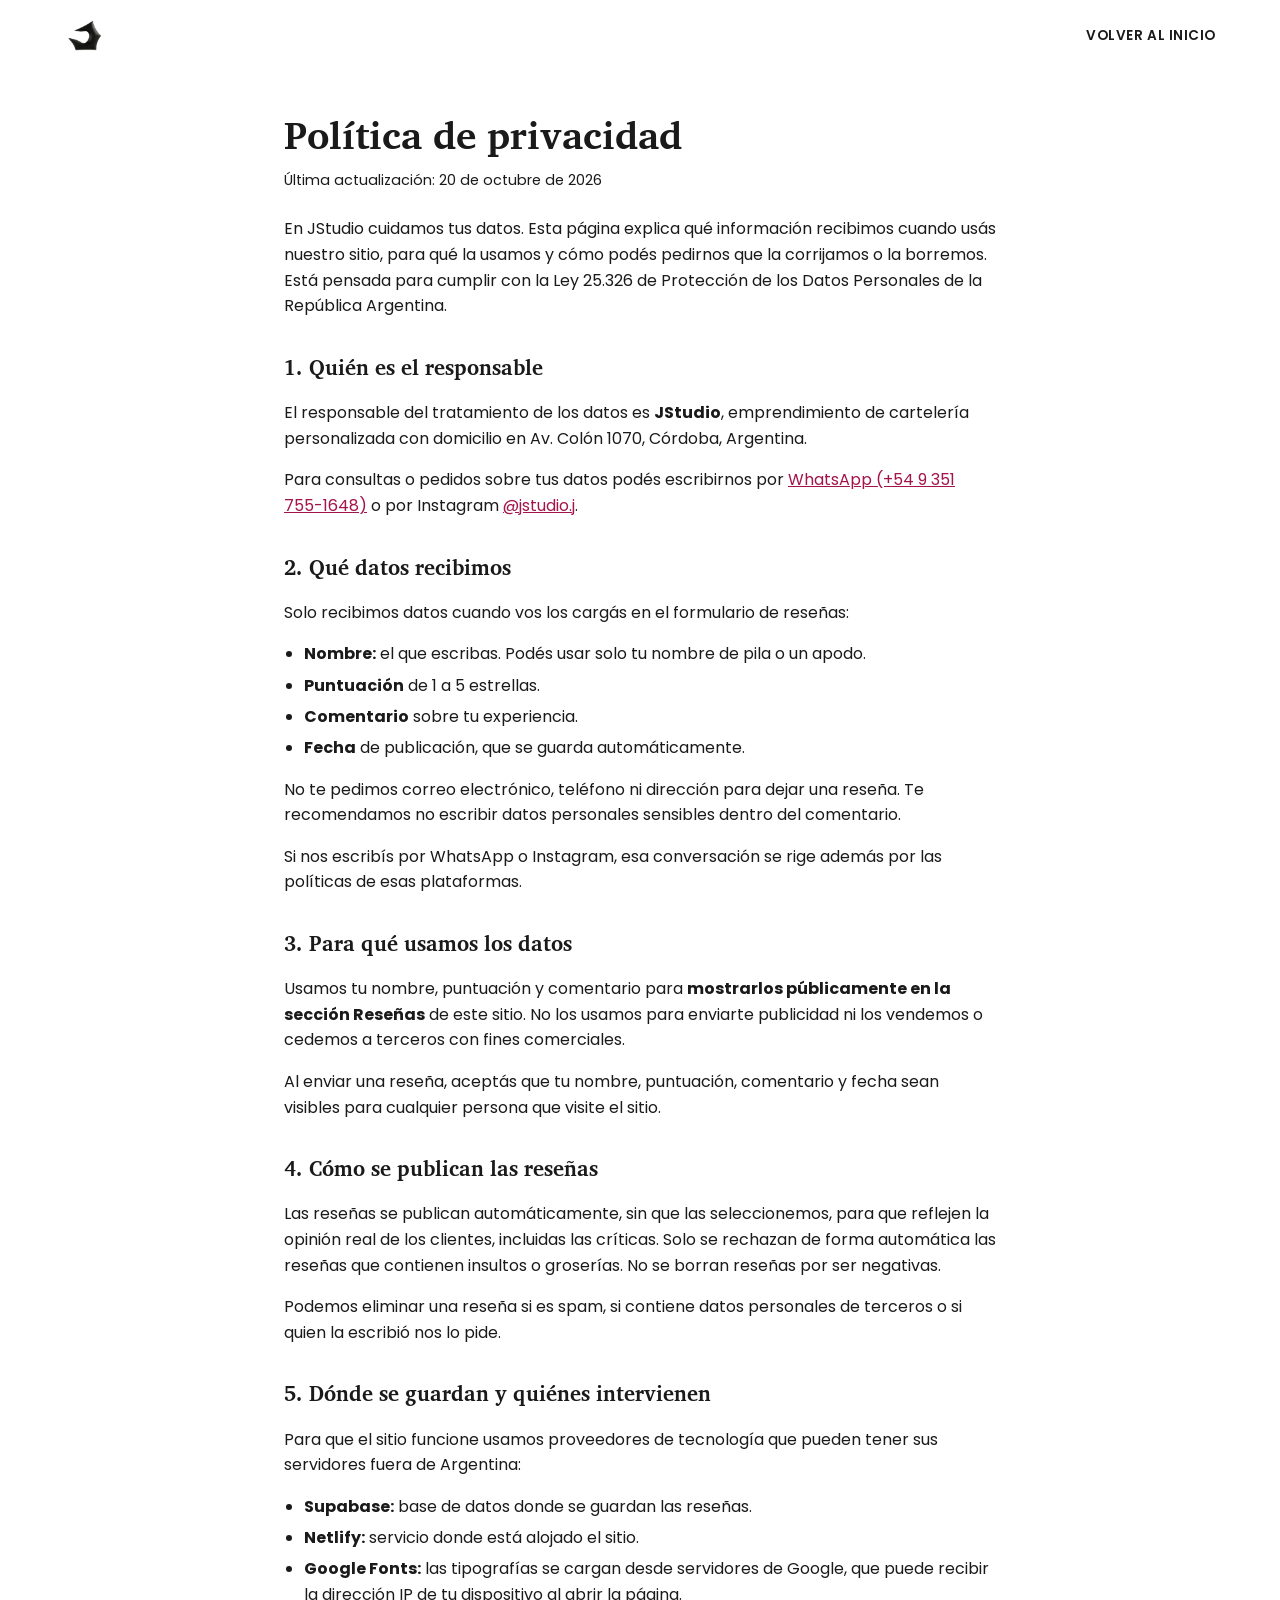
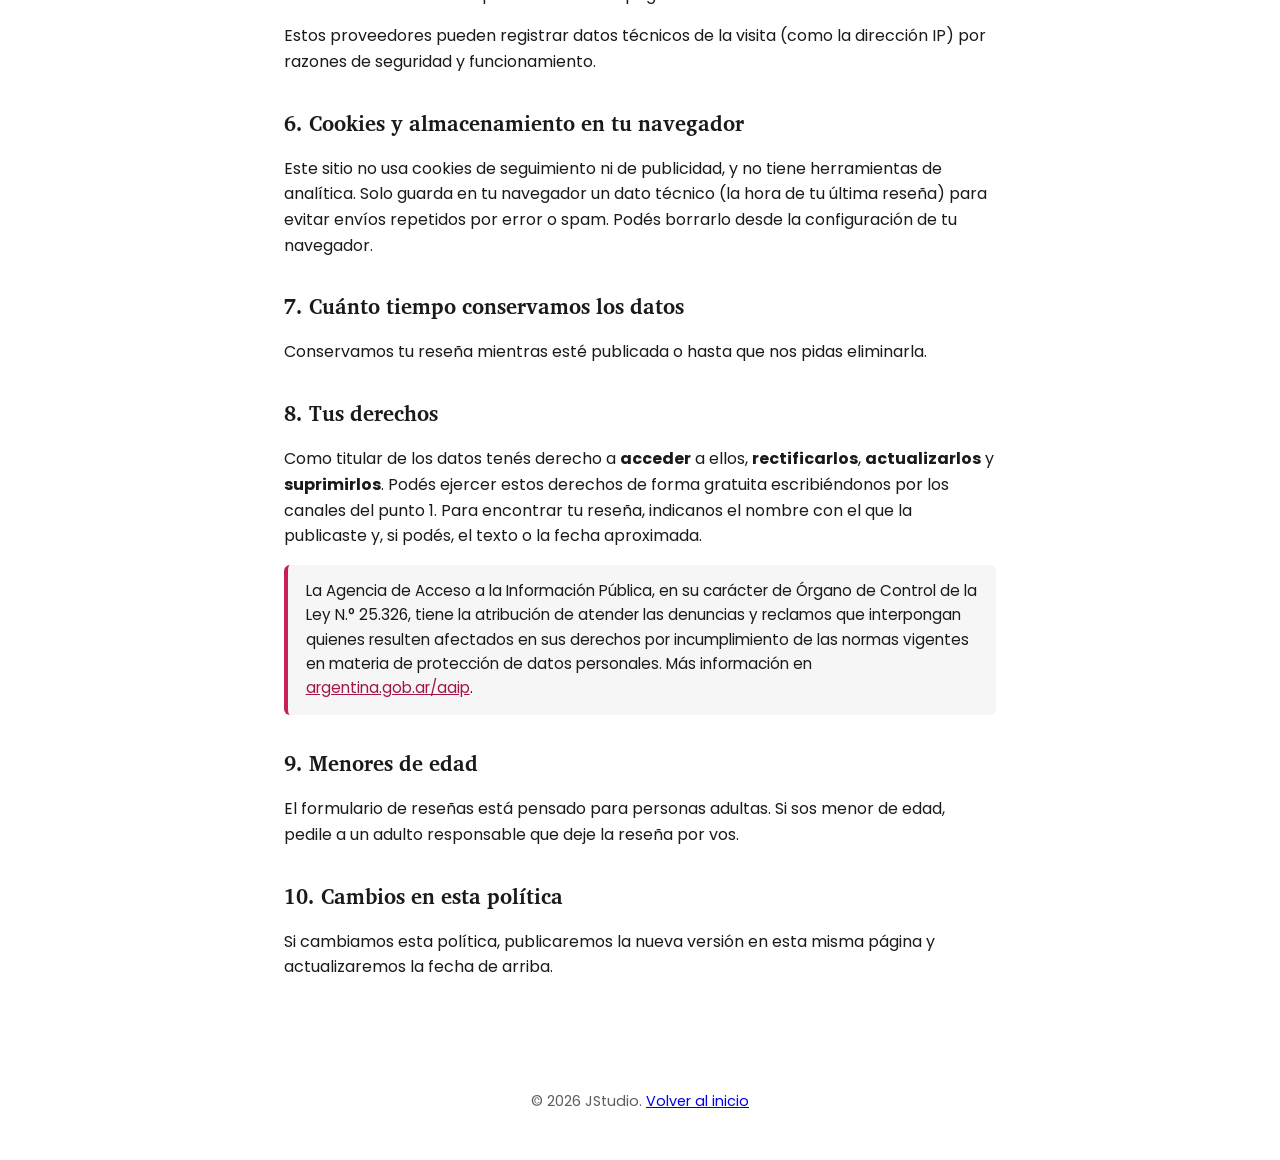
==== privacidad.html @ 19a669a1 "política de privacidad" ====
<!DOCTYPE html>
<html lang="es">
<head>
    <meta charset="UTF-8">
    <meta name="viewport" content="width=device-width, initial-scale=1.0">
    <title>Política de privacidad | JStudio</title>
    <meta name="description" content="Cómo JStudio trata los datos personales que se dejan en su sitio web, por ejemplo al publicar una reseña.">
    <link rel="preconnect" href="https://fonts.googleapis.com">
    <link rel="preconnect" href="https://fonts.gstatic.com" crossorigin>
    <link href="https://fonts.googleapis.com/css2?family=Charis+SIL:wght@400;700&family=Poppins:wght@400;600&display=swap" rel="stylesheet">
    <link rel="icon" href="recursos/imagenes/logo-jstudio.webp">
    <link rel="stylesheet" href="recursos/css/style.css">
    <style>
        .legal { max-width: 760px; margin: 0 auto; padding: 1rem 1.5rem 3rem; }
        .legal h1 { font-size: clamp(1.8rem, 4vw, 2.4rem); margin: 1rem 0 0.25rem; }
        .legal h2 { font-size: 1.3rem; margin: 2rem 0 0.5rem; }
        .legal p, .legal li { color: var(--texto); }
        .legal ul { padding-left: 1.25rem; }
        .legal li { margin-bottom: 0.35rem; }
        .legal a { color: var(--acento-oscuro); }
        .legal__fecha { color: var(--texto-suave); font-size: 0.9rem; margin: 0 0 1.5rem; }
        .legal__aviso { background: #f6f6f6; border-left: 4px solid var(--acento); padding: 0.9rem 1.1rem; border-radius: 6px; font-size: 0.95rem; }
    </style>
</head>
<body>
    <header class="cabecera">
        <a class="cabecera__logo" href="index.html">
            <img src="recursos/imagenes/logo-jstudio.webp" alt="JStudio" height="40">
        </a>
        <nav class="cabecera__menu" aria-label="Principal">
            <a href="index.html">Volver al inicio</a>
        </nav>
    </header>

    <main class="legal">
        <h1>Política de privacidad</h1>
        <p class="legal__fecha">Última actualización: 20 de octubre de 2026</p>

        <p>En JStudio cuidamos tus datos. Esta página explica qué información recibimos cuando usás nuestro sitio, para qué la usamos y cómo podés pedirnos que la corrijamos o la borremos. Está pensada para cumplir con la Ley 25.326 de Protección de los Datos Personales de la República Argentina.</p>

        <h2>1. Quién es el responsable</h2>
        <p>El responsable del tratamiento de los datos es <strong>JStudio</strong>, emprendimiento de cartelería personalizada con domicilio en Av. Colón 1070, Córdoba, Argentina.</p>
        <p>Para consultas o pedidos sobre tus datos podés escribirnos por <a href="https://wa.me/5493517551648" target="_blank" rel="noopener">WhatsApp (+54 9 351 755-1648)</a> o por Instagram <a href="https://www.instagram.com/jstudio.j" target="_blank" rel="noopener">@jstudio.j</a>.</p>

        <h2>2. Qué datos recibimos</h2>
        <p>Solo recibimos datos cuando vos los cargás en el formulario de reseñas:</p>
        <ul>
            <li><strong>Nombre:</strong> el que escribas. Podés usar solo tu nombre de pila o un apodo.</li>
            <li><strong>Puntuación</strong> de 1 a 5 estrellas.</li>
            <li><strong>Comentario</strong> sobre tu experiencia.</li>
            <li><strong>Fecha</strong> de publicación, que se guarda automáticamente.</li>
        </ul>
        <p>No te pedimos correo electrónico, teléfono ni dirección para dejar una reseña. Te recomendamos no escribir datos personales sensibles dentro del comentario.</p>
        <p>Si nos escribís por WhatsApp o Instagram, esa conversación se rige además por las políticas de esas plataformas.</p>

        <h2>3. Para qué usamos los datos</h2>
        <p>Usamos tu nombre, puntuación y comentario para <strong>mostrarlos públicamente en la sección Reseñas</strong> de este sitio. No los usamos para enviarte publicidad ni los vendemos o cedemos a terceros con fines comerciales.</p>
        <p>Al enviar una reseña, aceptás que tu nombre, puntuación, comentario y fecha sean visibles para cualquier persona que visite el sitio.</p>

        <h2>4. Cómo se publican las reseñas</h2>
        <p>Las reseñas se publican automáticamente, sin que las seleccionemos, para que reflejen la opinión real de los clientes, incluidas las críticas. Solo se rechazan de forma automática las reseñas que contienen insultos o groserías. No se borran reseñas por ser negativas.</p>
        <p>Podemos eliminar una reseña si es spam, si contiene datos personales de terceros o si quien la escribió nos lo pide.</p>

        <h2>5. Dónde se guardan y quiénes intervienen</h2>
        <p>Para que el sitio funcione usamos proveedores de tecnología que pueden tener sus servidores fuera de Argentina:</p>
        <ul>
            <li><strong>Supabase:</strong> base de datos donde se guardan las reseñas.</li>
            <li><strong>Netlify:</strong> servicio donde está alojado el sitio.</li>
            <li><strong>Google Fonts:</strong> las tipografías se cargan desde servidores de Google, que puede recibir la dirección IP de tu dispositivo al abrir la página.</li>
        </ul>
        <p>Estos proveedores pueden registrar datos técnicos de la visita (como la dirección IP) por razones de seguridad y funcionamiento.</p>

        <h2>6. Cookies y almacenamiento en tu navegador</h2>
        <p>Este sitio no usa cookies de seguimiento ni de publicidad, y no tiene herramientas de analítica. Solo guarda en tu navegador un dato técnico (la hora de tu última reseña) para evitar envíos repetidos por error o spam. Podés borrarlo desde la configuración de tu navegador.</p>

        <h2>7. Cuánto tiempo conservamos los datos</h2>
        <p>Conservamos tu reseña mientras esté publicada o hasta que nos pidas eliminarla.</p>

        <h2>8. Tus derechos</h2>
        <p>Como titular de los datos tenés derecho a <strong>acceder</strong> a ellos, <strong>rectificarlos</strong>, <strong>actualizarlos</strong> y <strong>suprimirlos</strong>. Podés ejercer estos derechos de forma gratuita escribiéndonos por los canales del punto 1. Para encontrar tu reseña, indicanos el nombre con el que la publicaste y, si podés, el texto o la fecha aproximada.</p>
        <p class="legal__aviso">La Agencia de Acceso a la Información Pública, en su carácter de Órgano de Control de la Ley N.° 25.326, tiene la atribución de atender las denuncias y reclamos que interpongan quienes resulten afectados en sus derechos por incumplimiento de las normas vigentes en materia de protección de datos personales. Más información en <a href="https://www.argentina.gob.ar/aaip" target="_blank" rel="noopener">argentina.gob.ar/aaip</a>.</p>

        <h2>9. Menores de edad</h2>
        <p>El formulario de reseñas está pensado para personas adultas. Si sos menor de edad, pedile a un adulto responsable que deje la reseña por vos.</p>

        <h2>10. Cambios en esta política</h2>
        <p>Si cambiamos esta política, publicaremos la nueva versión en esta misma página y actualizaremos la fecha de arriba.</p>
    </main>

    <footer class="pie">
        <p>&copy; 2026 JStudio. <a href="index.html">Volver al inicio</a></p>
    </footer>
</body>
</html>
---- recursos/css/style.css ----
:root {
    --fondo: #ffffff;
    --texto: #1a1a1a;
    --texto-suave: #5d5d5d;
    --acento: #c81e5a;      
    --acento-oscuro: #a3154a;
    --blanco: #ffffff;
    --ancho-max: 1200px;
    --fuente-titulos: "Charis SIL", serif;
    --fuente-texto: "Poppins", system-ui, sans-serif;
}


h1, h2, h3 {
    font-family: var(--fuente-titulos);
    font-weight: 700;
}

*, *::before, *::after { box-sizing: border-box; }

body {
    margin: 0;
    font-family: var(--fuente-texto);
    background: var(--fondo);
    color: var(--texto);
    line-height: 1.6;
}

img, video { max-width: 100%; display: block; }


.cabecera {
    position: relative;
    z-index: 2;              
    display: flex;
    align-items: center;
    justify-content: space-between;
    max-width: var(--ancho-max);
    margin: 0 auto;
    padding: 1rem 1.5rem;
}

.cabecera__logo { display: block; background: var(--fondo); }


.cabecera__menu { display: flex; gap: 1.5rem; }
.cabecera__menu a {
    color: var(--texto);
    text-decoration: none;
    font-weight: 600;
    font-size: 0.85rem;
    text-transform: uppercase;
    letter-spacing: 0.04em;
}
.cabecera__menu a:hover { color: var(--acento); }

.portada {
    position: relative;
    display: grid;
    grid-template-columns: 1.1fr 0.9fr;
    align-items: center;
    gap: 2rem;
    max-width: var(--ancho-max);
    margin: 0 auto;
    padding: 1rem 1.5rem 3rem;
    min-height: calc(100vh - 80px);
    overflow: hidden;
}

.portada__texto { position: relative; z-index: 1; }

.marca {
    width: 100%;
    height: clamp(120px, 15vw, 170px);
    margin: 0 0 1.25rem;
}

.marca canvas {
    display: block;
    width: 100%;
    height: 100%;
    touch-action: pan-y;      
}

.portada__etiqueta {
    display: inline-block;
    margin: 0 0 0.75rem;
    padding-top: 0.75rem;
    border-top: 3px solid var(--acento);
    color: var(--texto-suave);
    font-size: 1.1rem;
}

.portada__texto h1 {
    font-size: clamp(2rem, 4vw, 3.1rem);
    line-height: 1.1;
    margin: 0 0 1rem;
}

.portada__bajada {
    font-size: 1.15rem;
    max-width: 48ch;
    margin: 0 0 2rem;
    color: var(--texto-suave);
}

.portada__botones { display: flex; flex-wrap: wrap; gap: 1rem; }


.portada__video {
    position: relative;
    height: 100%;
    min-height: 420px;
    overflow: hidden;
    background: var(--fondo);       
    -webkit-mask-image: radial-gradient(ellipse 65% 60% at 55% 50%, #000 25%, transparent 75%);
            mask-image: radial-gradient(ellipse 65% 60% at 55% 50%, #000 25%, transparent 75%);
}

.portada__video video {
    width: 100%;
    height: 100%;
    object-fit: cover;
    transform: scale(1.7); 
    filter: contrast(1.25) brightness(1.04) blur(1.5px);
    mix-blend-mode: multiply;
}


.boton {
    display: inline-block;
    padding: 0.85rem 1.5rem;
    border-radius: 0;
    font-weight: 700;
    text-decoration: none;
    border: 2px solid var(--acento);
    transition: background 0.2s, color 0.2s;
}

.boton--principal { background: var(--acento); color: var(--blanco); }
.boton--principal:hover { background: var(--acento-oscuro); border-color: var(--acento-oscuro); }

.boton--secundario { color: var(--texto); }
.boton--secundario:hover { background: var(--acento); color: var(--blanco); }

.boton:focus-visible, .cabecera a:focus-visible {
    outline: 3px solid var(--texto);
    outline-offset: 3px;
}


.pie {
    text-align: center;
    padding: 2rem 1.5rem;
    font-size: 0.9rem;
    color: var(--texto-suave);
}


@media (max-width: 800px) {
    .portada {
        grid-template-columns: 1fr;
        gap: 0;
        min-height: auto;
    }
    .portada__video {
        order: -1;                      
        height: 40vh;
        min-height: 260px;
        -webkit-mask-image: radial-gradient(ellipse 70% 65% at 50% 50%, #000 25%, transparent 78%);
                mask-image: radial-gradient(ellipse 70% 65% at 50% 50%, #000 25%, transparent 78%);
    }
}


.trabajos {
    max-width: var(--ancho-max);
    margin: 0 auto;
    padding: 4rem 1.5rem;
}

.etiqueta {
    display: inline-block;
    margin: 0 0 0.75rem;
    padding-top: 0.6rem;
    border-top: 3px solid var(--acento);
    color: var(--texto-suave);
    font-size: 0.95rem;
    text-transform: uppercase;
    letter-spacing: 0.08em;
}

.trabajos__intro h2 {
    font-size: clamp(1.8rem, 3.5vw, 2.6rem);
    line-height: 1.1;
    margin: 0 0 3rem;
}

.trabajos__bloque + .trabajos__bloque { margin-top: 5rem; }

.trabajos__titulo { margin-bottom: 2rem; }
.trabajos__titulo h3 { font-size: 1.5rem; margin: 0 0 0.25rem; }
.trabajos__titulo p { margin: 0; color: var(--texto-suave); }


.cartas {
    --ancho-carta: 250px;
    --dx: 26px;       
    --giro: 4deg;     
    --arco: 9px;      

    position: relative;
    height: 500px;
    outline: none;
}

.cartas:hover,
.cartas:focus-visible,
.cartas.is-open {
    --dx: 122px;
    --giro: 5.5deg;
    --arco: 14px;
}

.carta {
    position: absolute;
    left: 50%;
    top: 50px;             
    width: var(--ancho-carta);
    aspect-ratio: 3 / 4;
    margin: 0 0 0 calc(var(--ancho-carta) / -2);
    border-radius: 14px;
    overflow: hidden;
    background: #e9e9e9;    
    box-shadow: 0 14px 34px rgba(0, 0, 0, 0.25);
    transform-origin: 50% 120%;
    transform:
        translateX(calc(var(--o) * var(--dx)))
        translateY(calc(var(--o) * var(--o) * var(--arco)))
        rotate(calc(var(--o) * var(--giro)));
    transition: transform 0.55s cubic-bezier(0.22, 1, 0.36, 1), box-shadow 0.3s;
}

.carta img { width: 100%; height: 100%; object-fit: cover; }

.carta figcaption {
    position: absolute;
    left: 0.6rem;
    top: 0.6rem;
    padding: 0.2rem 0.6rem;
    border-radius: 999px;
    background: rgba(10, 10, 10, 0.75);
    border-left: 3px solid var(--acento);
    font-size: 0.78rem;
    font-weight: 600;
    color: #fff;
}

.cartas:hover .carta:hover,
.cartas.is-open .carta:hover {
    z-index: 10;
    transform:
        translateX(calc(var(--o) * var(--dx)))
        translateY(-28px)
        rotate(calc(var(--o) * var(--giro) * 0.4))
        scale(1.06);
    box-shadow: 0 24px 50px rgba(0, 0, 0, 0.35);  
}


.acordeon {
    --ocupa: 0.52;
    --n: 4;
    --crece: calc(var(--ocupa) * (var(--n) - 1) / (1 - var(--ocupa)));

    display: flex;
    gap: 10px;
    height: 540px;
}

.acordeon__panel {
    position: relative;
    flex: 1 1 0;
    min-width: 0;
    border-radius: 14px;
    overflow: hidden;
    cursor: pointer;
    background: #161616;
    outline: none;
    transition: flex-grow 0.6s cubic-bezier(0.22, 1, 0.36, 1);
}

.acordeon__panel.is-active { flex-grow: var(--crece); cursor: default; }

.acordeon__panel img {
    position: absolute;
    inset: 0;
    width: 100%;
    height: 100%;
    object-fit: cover;
    filter: brightness(0.5) saturate(0.8);
    transition: filter 0.5s;
}

.acordeon__panel.is-active img { filter: none; }

.acordeon__texto {
    position: absolute;
    left: 0;
    right: 0;
    bottom: 0;
    padding: 2.5rem 1.25rem 1.25rem;
    display: flex;
    flex-direction: column;
    background: linear-gradient(to top, rgba(0, 0, 0, 0.85), transparent);
    opacity: 0;
    transform: translateY(10px);
    transition: opacity 0.4s 0.15s, transform 0.4s 0.15s;
    color: #fff;
}

.acordeon__panel.is-active .acordeon__texto { opacity: 1; transform: none; }
.acordeon__texto strong { font-size: 1.25rem; }
.acordeon__texto span { color: rgba(255, 255, 255, 0.8); font-size: 0.95rem; }

.acordeon__panel:focus-visible { outline: 3px solid var(--blanco); outline-offset: -3px; }


@media (max-width: 800px) {
    .trabajos { padding: 3rem 1.25rem; }

    .cartas { --ancho-carta: 150px; --dx: 14px; height: 340px; }
    .cartas:hover,
    .cartas:focus-visible,
    .cartas.is-open { --dx: 28px; --giro: 4deg; --arco: 8px; }
    .carta figcaption { font-size: 0.66rem; padding: 0.15rem 0.45rem; }

    .acordeon { flex-direction: column; height: 620px; }
}

@media (prefers-reduced-motion: reduce) {
    .carta, .acordeon__panel, .acordeon__panel img, .acordeon__texto { transition: none; }
}

.nosotros {
    display: grid;
    grid-template-columns: 1.2fr 0.8fr;
    gap: 3rem;
    align-items: center;
    max-width: var(--ancho-max);
    margin: 0 auto;
    padding: 4rem 1.5rem;
}

.nosotros__texto h2 {
    font-size: clamp(1.8rem, 3.5vw, 2.6rem);
    line-height: 1.1;
    margin: 0 0 1.5rem;
}

.nosotros__texto p:not(.etiqueta) {
    color: var(--texto-suave);
    font-size: 1.1rem;
    max-width: 55ch;
    margin: 0 0 1rem;
}

.nosotros__lista {
    list-style: none;
    margin: 0;
    padding: 0;
    display: grid;
    gap: 1rem;
}

.bento li {
    --glow-color: 200, 30, 90;      
    --glow-x: 50%;
    --glow-y: 50%;
    --glow-intensity: 0;

    position: relative;
    overflow: hidden;
    padding: 1.25rem 1.5rem;
    background: #f6f6f6;
    border: 1px solid rgba(0, 0, 0, 0.1);
    border-radius: 14px;
    transition: transform 0.2s ease-out, box-shadow 0.3s;
    will-change: transform;
}

.bento li:hover {
    box-shadow: 0 10px 30px rgba(var(--glow-color), 0.18);
}

.bento li > * { position: relative; z-index: 1; }

.bento li::before {
    content: "";
    position: absolute;
    inset: 0;
    background: radial-gradient(300px circle at var(--glow-x) var(--glow-y),
        rgba(var(--glow-color), calc(var(--glow-intensity) * 0.16)) 0%,
        transparent 70%);
    pointer-events: none;
}

.bento li::after {
    content: "";
    position: absolute;
    inset: 0;
    padding: 2px;
    border-radius: inherit;
    background: radial-gradient(300px circle at var(--glow-x) var(--glow-y),
        rgba(var(--glow-color), calc(var(--glow-intensity) * 0.95)) 0%,
        rgba(var(--glow-color), calc(var(--glow-intensity) * 0.4)) 35%,
        transparent 65%);
    -webkit-mask: linear-gradient(#fff 0 0) content-box, linear-gradient(#fff 0 0);
    -webkit-mask-composite: xor;
            mask: linear-gradient(#fff 0 0) content-box exclude, linear-gradient(#fff 0 0);
    pointer-events: none;
}

.estrella {
    position: absolute;
    width: 4px;
    height: 4px;
    border-radius: 50%;
    background: rgb(var(--glow-color));
    box-shadow: 0 0 8px 1px rgba(var(--glow-color), 0.8);
    pointer-events: none;
    z-index: 0;
}

.onda {
    position: absolute;
    border-radius: 50%;
    background: radial-gradient(circle, rgba(var(--glow-color), 0.4) 0%, rgba(var(--glow-color), 0.2) 30%, transparent 70%);
    pointer-events: none;
    z-index: 0;
}

.nosotros__lista strong { display: block; font-size: 1.15rem; }
.nosotros__lista span { color: var(--texto-suave); font-size: 0.95rem; }

@media (max-width: 800px) {
    .nosotros {
        grid-template-columns: 1fr;
        gap: 2rem;
        padding: 3rem 1.25rem;
    }
}

.contacto {
    display: grid;
    grid-template-columns: 1.1fr 0.9fr;
    gap: 3rem;
    align-items: center;
    max-width: var(--ancho-max);
    margin: 0 auto;
    padding: 4rem 1.5rem;
}

.contacto__texto h2 {
    font-size: clamp(1.8rem, 3.5vw, 2.6rem);
    line-height: 1.1;
    margin: 0 0 1.25rem;
}

.contacto__texto p:not(.etiqueta) {
    color: var(--texto-suave);
    font-size: 1.1rem;
    max-width: 52ch;
    margin: 0 0 1.75rem;
}

.contacto__lista {
    list-style: none;
    margin: 0;
    padding: 0;
    display: grid;
    gap: 1rem;
}

.contacto__lista li {
    padding: 1.1rem 1.4rem;
    background: #f6f6f6;
    border: 1px solid rgba(0, 0, 0, 0.1);
    border-radius: 14px;
}

.contacto__lista strong {
    display: block;
    font-size: 0.8rem;
    text-transform: uppercase;
    letter-spacing: 0.08em;
    color: var(--acento);
}

.contacto__lista a,
.contacto__lista span {
    color: var(--texto);
    font-size: 1.1rem;
    text-decoration: none;
}

.contacto__lista a:hover { color: var(--acento); text-decoration: underline; }
.contacto__lista a:focus-visible { outline: 3px solid var(--texto); outline-offset: 3px; }

@media (max-width: 800px) {
    .contacto {
        grid-template-columns: 1fr;
        gap: 2rem;
        padding: 3rem 1.25rem;
    }
}

.resenas {
    padding: 4rem 0;
    overflow: hidden;           
}

.resenas__intro {
    max-width: var(--ancho-max);
    margin: 0 auto;
    padding: 0 1.5rem;
}

.resenas__intro h2 {
    font-size: clamp(1.8rem, 3.5vw, 2.6rem);
    line-height: 1.1;
    margin: 0 0 2.5rem;
}

.resenas__vacio {
    max-width: var(--ancho-max);
    margin: 0 auto 2rem;
    padding: 0 1.5rem;
    color: var(--texto-suave);
}

.resenas__carrusel {
    position: relative;
    padding: 0.75rem 0 1.5rem;
    overflow: hidden;
    -webkit-mask-image: linear-gradient(to right, transparent, #000 7%, #000 93%, transparent);
            mask-image: linear-gradient(to right, transparent, #000 7%, #000 93%, transparent);
}

.resenas__carrusel[hidden] { display: none; }

.resenas__pista {
    display: flex;
    width: max-content;
    animation: resenas-mover var(--duracion, 40s) linear infinite;
    will-change: transform;
}

.resenas__carrusel:hover .resenas__pista,
.resenas__carrusel:focus-within .resenas__pista { animation-play-state: paused; }

@keyframes resenas-mover {
    to { transform: translateX(calc(var(--ancho-grupo) * -1)); }
}

.resenas__grupo {
    display: flex;
    gap: 1.25rem;
    padding-right: 1.25rem;    
}

.resena {
    flex: 0 0 320px;
    display: flex;
    flex-direction: column;
    gap: 0.9rem;
    padding: 1.4rem 1.5rem;
    background: #f6f6f6;
    border: 1px solid rgba(0, 0, 0, 0.1);
    border-radius: 14px;
    transition: transform 0.25s ease-out, box-shadow 0.3s;
}

.resena:hover {
    transform: translateY(-4px);
    box-shadow: 0 10px 30px rgba(200, 30, 90, 0.18);
}

.resena__estrellas { display: flex; gap: 2px; }
.resena__estrellas svg { width: 20px; height: 20px; }

.resena__texto {
    margin: 0;
    flex: 1;
    color: var(--texto-suave);
    font-size: 0.98rem;
    overflow-wrap: anywhere;
}

.resena__autor { display: flex; align-items: center; gap: 0.75rem; }

.resena__avatar {
    flex: none;
    width: 38px;
    height: 38px;
    display: grid;
    place-items: center;
    border-radius: 50%;
    background: var(--acento);
    color: var(--blanco);
    font-weight: 700;
}

.resena__datos { display: flex; flex-direction: column; line-height: 1.25; min-width: 0; }
.resena__datos strong { overflow-wrap: anywhere; }
.resena__datos small { color: var(--texto-suave); }


.resenas__carrusel.is-estatico {
    overflow-x: auto;
    -webkit-mask-image: none;
            mask-image: none;
    padding-left: 1.5rem;
    scroll-snap-type: x proximity;
}
.resenas__carrusel.is-estatico .resenas__pista { animation: none; }
.resenas__carrusel.is-estatico .resena { scroll-snap-align: start; }


.resenas__form {
    max-width: 640px;
    margin: 2.5rem auto 0;
    padding: 1.75rem;
    background: #f6f6f6;
    border: 1px solid rgba(0, 0, 0, 0.1);
    border-radius: 14px;
    width: calc(100% - 3rem);
}

.resenas__form h3 { font-size: 1.5rem; margin: 0 0 1.25rem; }

.resenas__campo { display: flex; flex-direction: column; margin-bottom: 1.1rem; }
.resenas__campo--puntaje .peek { margin-top: 1.9rem; }   

.resenas__label {
    margin-bottom: 0.4rem;
    font-size: 0.8rem;
    font-weight: 600;
    text-transform: uppercase;
    letter-spacing: 0.08em;
    color: var(--acento);
}

.resenas__campo input,
.resenas__campo textarea {
    width: 100%;
    padding: 0.75rem 0.9rem;
    font: inherit;
    color: var(--texto);
    background: var(--blanco);
    border: 1px solid rgba(0, 0, 0, 0.2);
    border-radius: 10px;
}

.resenas__campo textarea { resize: vertical; min-height: 110px; }

.resenas__campo input:focus-visible,
.resenas__campo textarea:focus-visible {
    outline: 3px solid var(--acento);
    outline-offset: 1px;
    border-color: transparent;
}

.resenas__contador { align-self: flex-end; margin-top: 0.25rem; color: var(--texto-suave); font-size: 0.8rem; }

.resenas__form .boton { cursor: pointer; font: inherit; font-weight: 700; }
.resenas__form .boton:disabled { opacity: 0.6; cursor: wait; }

.resenas__estado { min-height: 1.5rem; margin: 0.9rem 0 0; font-size: 0.95rem; }
.resenas__estado.is-ok { color: #1a7f4b; }
.resenas__estado.is-error { color: var(--acento-oscuro); }


.peek { display: inline-flex; gap: 6px; }

.peek__celda { position: relative; display: inline-flex; }

.peek__item {
    display: block;
    width: var(--peek-size);
    height: var(--peek-size);
    padding: 0;
    border: 0;
    background: none;
    cursor: pointer;
    border-radius: 6px;
    -webkit-tap-highlight-color: transparent;
    transition: transform var(--peek-dur) cubic-bezier(0.34, 1.56, 0.64, 1);
}

.peek__item svg { display: block; width: 100%; height: 100%; transition: fill 0.15s; }

.peek__item:focus-visible { outline: 3px solid var(--texto); outline-offset: 2px; }

.peek__celda.is-hover .peek__item {
    transform: translateY(calc(var(--peek-lift) * -1)) scale(var(--peek-mag));
}

.peek__tip {
    position: absolute;
    bottom: 100%;
    left: 50%;
    margin-bottom: 8px;
    padding: 0.25rem 0.6rem;
    border-radius: 6px;
    background: var(--peek-tip-bg);
    color: var(--peek-tip-fg);
    font-size: 0.78rem;
    font-weight: 600;
    white-space: nowrap;
    pointer-events: none;
    opacity: 0;
    transform: translate(-50%, 4px);
    transition: opacity var(--peek-dur), transform var(--peek-dur) cubic-bezier(0.22, 1, 0.36, 1);
    z-index: 2;
}

.peek__tip::after {
    content: "";
    position: absolute;
    top: 100%;
    left: 50%;
    margin-left: -5px;
    border: 5px solid transparent;
    border-top-color: var(--peek-tip-bg);
}

.peek__celda.is-hover .peek__tip {
    opacity: 1;
    transform: translate(-50%, calc(var(--peek-lift) * -1));
}


@media (max-width: 800px) {
    .resenas { padding: 3rem 0; }
    .resenas__intro { padding: 0 1.25rem; }
    .resena { flex-basis: 260px; }
    .resenas__form { width: calc(100% - 2.5rem); padding: 1.25rem; }
}

@media (prefers-reduced-motion: reduce) {
    .resena, .peek__item, .peek__tip { transition: none; }
}

.wsp-flotante {
    position: fixed;
    left: max(1rem, env(safe-area-inset-left, 0px));
    bottom: max(1rem, env(safe-area-inset-bottom, 0px));
    z-index: 100;
    width: 56px;
    height: 56px;
    display: grid;
    place-items: center;
    border-radius: 50%;
    background: #25d366;
    box-shadow: 0 6px 18px rgba(0, 0, 0, 0.3);
    transition: transform 0.2s, box-shadow 0.2s;
}
.wsp-flotante svg { width: 32px; height: 32px; fill: #fff; }
.wsp-flotante:hover { transform: scale(1.08); box-shadow: 0 8px 22px rgba(0, 0, 0, 0.38); }
.wsp-flotante:focus-visible { outline: 3px solid var(--texto); outline-offset: 3px; }

@media (prefers-reduced-motion: reduce) { .wsp-flotante { transition: none; } }


.resenas__trampa { position: absolute; left: -9999px; width: 1px; height: 1px; overflow: hidden; }

.cabecera__boton { display: none; }

@media (max-width: 800px) {
    .cabecera__boton:not([hidden]) {
        display: flex;
        flex-direction: column;
        justify-content: center;
        gap: 5px;
        width: 44px;
        height: 44px;
        padding: 0 10px;
        background: none;
        border: 0;
        cursor: pointer;
        border-radius: 8px;
    }
    .cabecera__boton:focus-visible { outline: 3px solid var(--texto); outline-offset: 2px; }

    .cabecera__boton span {
        display: block;
        height: 3px;
        border-radius: 2px;
        background: var(--texto);
        transition: transform 0.25s, opacity 0.2s;
    }

    .cabecera__boton[aria-expanded="true"] span:nth-child(1) { transform: translateY(8px) rotate(45deg); }
    .cabecera__boton[aria-expanded="true"] span:nth-child(2) { opacity: 0; }
    .cabecera__boton[aria-expanded="true"] span:nth-child(3) { transform: translateY(-8px) rotate(-45deg); }

    .cabecera.tiene-js .cabecera__menu {
        position: absolute;
        top: 100%;
        left: 0;
        right: 0;
        flex-direction: column;
        gap: 0;
        padding: 0.25rem 1.5rem 0.75rem;
        background: var(--fondo);
        border-bottom: 1px solid rgba(0, 0, 0, 0.1);
        box-shadow: 0 14px 24px rgba(0, 0, 0, 0.12);
        opacity: 0;
        visibility: hidden;
        transform: translateY(-8px);
        transition: opacity 0.2s, transform 0.2s, visibility 0.2s;
    }
    .cabecera.tiene-js .cabecera__menu.is-abierto {
        opacity: 1;
        visibility: visible;
        transform: none;
    }
    .cabecera.tiene-js .cabecera__menu a {
        padding: 0.9rem 0;
        font-size: 0.95rem;
        border-top: 1px solid rgba(0, 0, 0, 0.08);
    }
    .cabecera.tiene-js .cabecera__menu a:first-child { border-top: 0; }

    .cabecera { flex-wrap: wrap; gap: 0.5rem 1rem; }
    .cabecera__menu { flex-wrap: wrap; gap: 0.4rem 1rem; }
}

@media (prefers-reduced-motion: reduce) {
    .cabecera__boton span, .cabecera__menu { transition: none !important; }
}
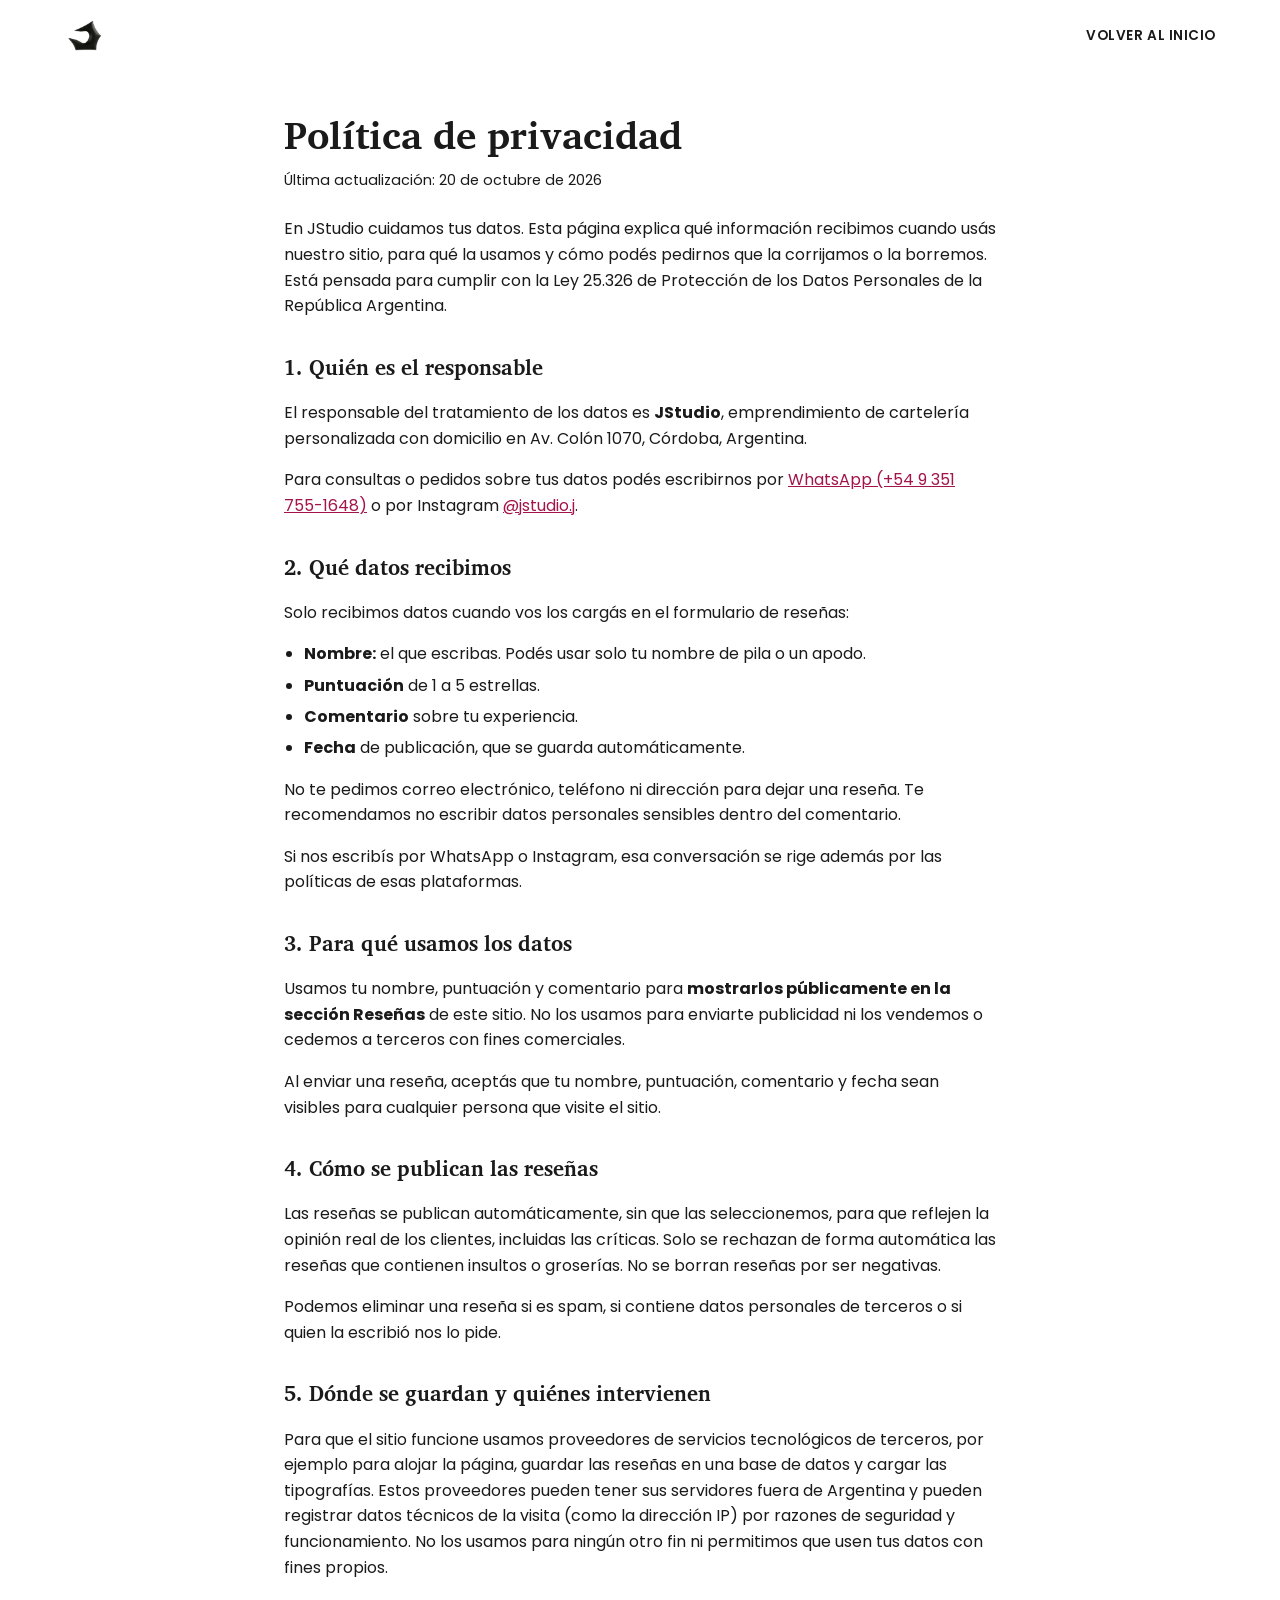
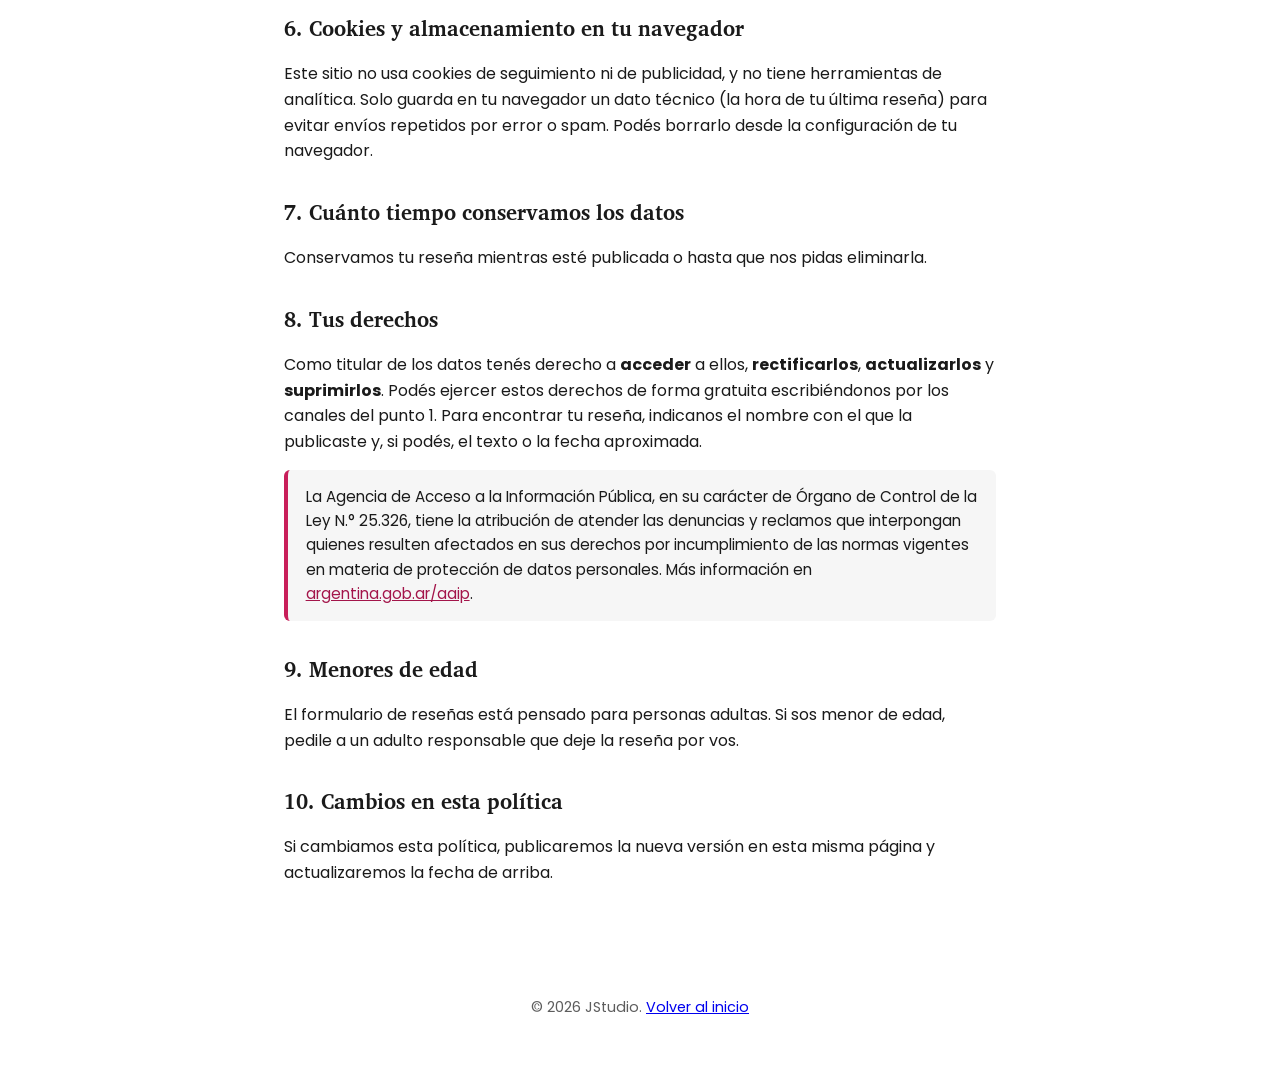
==== commit 4bb7e7f6: "cambio en las cartas" ====
--- a/privacidad.html
+++ b/privacidad.html
@@ -62,14 +62,7 @@
         <p>Podemos eliminar una reseña si es spam, si contiene datos personales de terceros o si quien la escribió nos lo pide.</p>
 
         <h2>5. Dónde se guardan y quiénes intervienen</h2>
-        <p>Para que el sitio funcione usamos proveedores de tecnología que pueden tener sus servidores fuera de Argentina:</p>
-        <ul>
-            <li><strong>Supabase:</strong> base de datos donde se guardan las reseñas.</li>
-            <li><strong>Netlify:</strong> servicio donde está alojado el sitio.</li>
-            <li><strong>Google Fonts:</strong> las tipografías se cargan desde servidores de Google, que puede recibir la dirección IP de tu dispositivo al abrir la página.</li>
-        </ul>
-        <p>Estos proveedores pueden registrar datos técnicos de la visita (como la dirección IP) por razones de seguridad y funcionamiento.</p>
-
+        <p>Para que el sitio funcione usamos proveedores de servicios tecnológicos de terceros, por ejemplo para alojar la página, guardar las reseñas en una base de datos y cargar las tipografías. Estos proveedores pueden tener sus servidores fuera de Argentina y pueden registrar datos técnicos de la visita (como la dirección IP) por razones de seguridad y funcionamiento. No los usamos para ningún otro fin ni permitimos que usen tus datos con fines propios.</p>
         <h2>6. Cookies y almacenamiento en tu navegador</h2>
         <p>Este sitio no usa cookies de seguimiento ni de publicidad, y no tiene herramientas de analítica. Solo guarda en tu navegador un dato técnico (la hora de tu última reseña) para evitar envíos repetidos por error o spam. Podés borrarlo desde la configuración de tu navegador.</p>
 
--- a/recursos/css/style.css
+++ b/recursos/css/style.css
@@ -204,41 +204,31 @@
 
 
 .cartas {
-    --ancho-carta: 250px;
-    --dx: 26px;       
-    --giro: 4deg;     
-    --arco: 9px;      
+    --ancho-carta: 200px;
 
     position: relative;
-    height: 500px;
-    outline: none;
-}
-
-.cartas:hover,
-.cartas:focus-visible,
-.cartas.is-open {
-    --dx: 122px;
-    --giro: 5.5deg;
-    --arco: 14px;
+    width: 100%;
+    height: 400px;          
 }
 
 .carta {
     position: absolute;
     left: 50%;
-    top: 50px;             
+    top: 50%;
     width: var(--ancho-carta);
     aspect-ratio: 3 / 4;
-    margin: 0 0 0 calc(var(--ancho-carta) / -2);
-    border-radius: 14px;
+    margin: 0;
+    border: 5px solid #fff;
+    border-radius: 25px;
     overflow: hidden;
-    background: #e9e9e9;    
-    box-shadow: 0 14px 34px rgba(0, 0, 0, 0.25);
-    transform-origin: 50% 120%;
-    transform:
-        translateX(calc(var(--o) * var(--dx)))
-        translateY(calc(var(--o) * var(--o) * var(--arco)))
-        rotate(calc(var(--o) * var(--giro)));
-    transition: transform 0.55s cubic-bezier(0.22, 1, 0.36, 1), box-shadow 0.3s;
+    background: #e9e9e9;
+    box-shadow: 0 10px 30px rgba(0, 0, 0, 0.22);
+    cursor: pointer;
+    outline: none;
+    -webkit-tap-highlight-color: transparent;
+    will-change: transform;
+    transform: translate(-50%, -50%) scale(0);
+    transition: transform 0.55s cubic-bezier(0.34, 1.56, 0.64, 1), box-shadow 0.3s;
 }
 
 .carta img { width: 100%; height: 100%; object-fit: cover; }
@@ -254,17 +244,19 @@
     font-size: 0.78rem;
     font-weight: 600;
     color: #fff;
-}
-
-.cartas:hover .carta:hover,
-.cartas.is-open .carta:hover {
+    opacity: 0;
+    transition: opacity 0.25s;
+}
+
+.carta.is-activa {
     z-index: 10;
-    transform:
-        translateX(calc(var(--o) * var(--dx)))
-        translateY(-28px)
-        rotate(calc(var(--o) * var(--giro) * 0.4))
-        scale(1.06);
-    box-shadow: 0 24px 50px rgba(0, 0, 0, 0.35);  
+    box-shadow: 0 22px 48px rgba(0, 0, 0, 0.35);
+}
+.carta.is-activa figcaption { opacity: 1; }
+
+.carta:focus-visible {
+    outline: 3px solid var(--acento);
+    outline-offset: 3px;
 }
 
 
@@ -333,8 +325,6 @@
     .cartas:hover,
     .cartas:focus-visible,
     .cartas.is-open { --dx: 28px; --giro: 4deg; --arco: 8px; }
-    .carta figcaption { font-size: 0.66rem; padding: 0.15rem 0.45rem; }
-
     .acordeon { flex-direction: column; height: 620px; }
 }
 
@@ -839,4 +829,9 @@
 
 @media (prefers-reduced-motion: reduce) {
     .cabecera__boton span, .cabecera__menu { transition: none !important; }
-}+}
+
+.resenas__aviso { font-size: 0.8rem; color: var(--texto-suave); margin: 0.75rem 0 0; }
+.resenas__aviso a { color: var(--acento-oscuro); } 
+
+.pie__nota { font-size: 0.8rem; margin: 0.5rem 0 0; }
